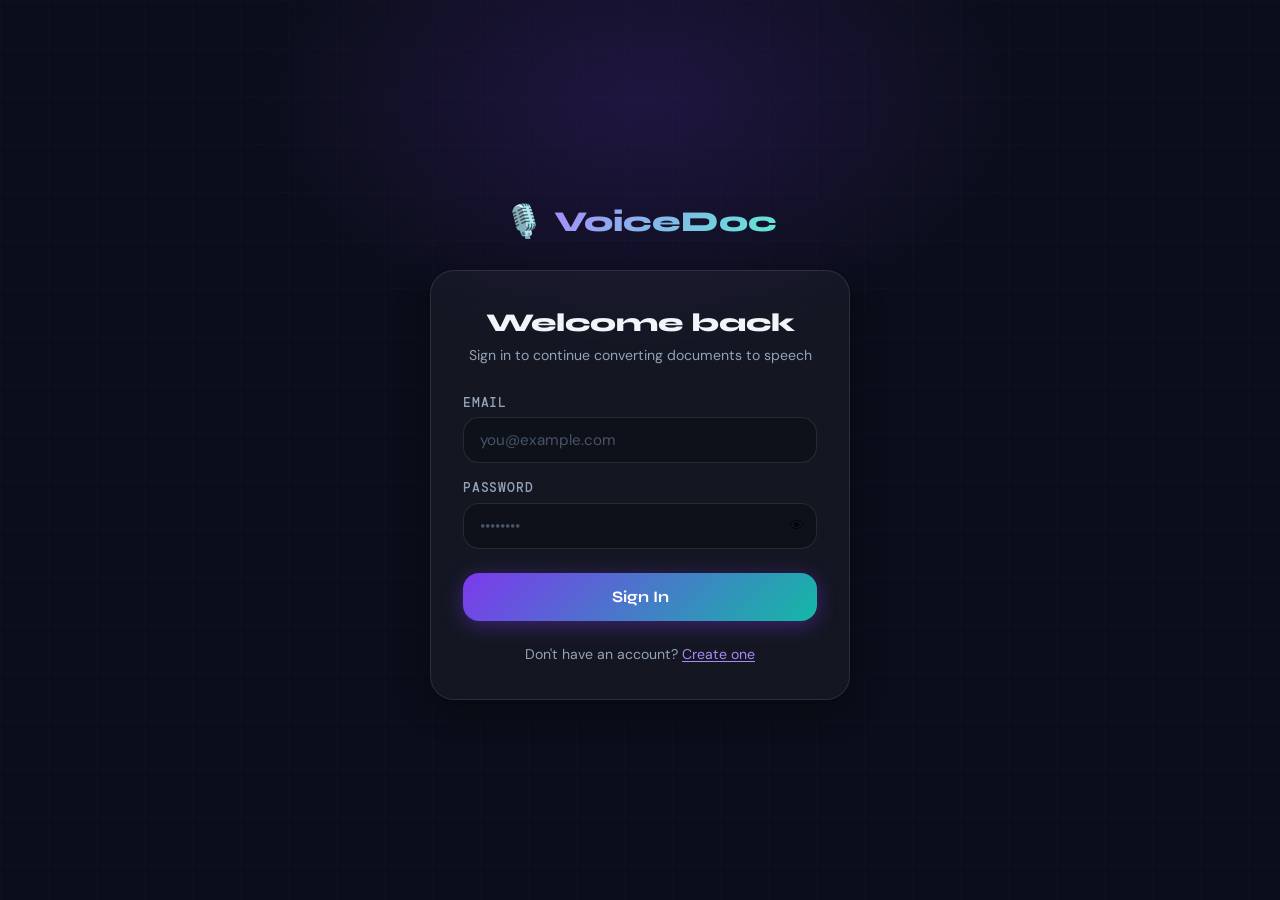
==== templates/login.html @ 67390e69 "Add login, register and admin user system" ====
<!DOCTYPE html>
<html lang="en" data-theme="dark">
<head>
  <meta charset="UTF-8" />
  <meta name="viewport" content="width=device-width, initial-scale=1.0" />
  <title>VoiceDoc — Login</title>
  <link rel="preconnect" href="https://fonts.googleapis.com" />
  <link href="https://fonts.googleapis.com/css2?family=Syne:wght@400;600;700;800&family=DM+Mono:wght@400;500&family=DM+Sans:wght@300;400;500&display=swap" rel="stylesheet" />
  <link rel="stylesheet" href="/static/css/style.css" />
  <link rel="stylesheet" href="/static/css/auth.css" />
</head>
<body class="auth-body">

  <div class="auth-bg-glow"></div>

  <div class="auth-container">

    <!-- Brand -->
    <div class="auth-brand">
      <span class="brand-icon">🎙️</span>
      <span class="brand-name">VoiceDoc</span>
    </div>

    <!-- Card -->
    <div class="auth-card glass-card">
      <h1 class="auth-title">Welcome back</h1>
      <p class="auth-sub">Sign in to continue converting documents to speech</p>

      <!-- Error box -->
      <div class="auth-error" id="authError" hidden></div>

      <!-- Form -->
      <div class="auth-form">
        <div class="form-group">
          <label class="form-label">Email</label>
          <input type="email" class="form-input" id="email" placeholder="you@example.com" autocomplete="email" />
        </div>

        <div class="form-group">
          <label class="form-label">Password</label>
          <div class="input-wrap">
            <input type="password" class="form-input" id="password" placeholder="••••••••" autocomplete="current-password" />
            <button class="toggle-pw" id="togglePw" type="button">👁</button>
          </div>
        </div>

        <button class="auth-btn" id="loginBtn">
          <span class="btn-text">Sign In</span>
          <span class="btn-spinner" hidden>⏳</span>
        </button>
      </div>

      <p class="auth-switch">
        Don't have an account? <a href="/register" class="auth-link">Create one</a>
      </p>
    </div>

  </div>

  <div class="toast-container" id="toastContainer"></div>

  <script>
    const emailEl    = document.getElementById('email');
    const passwordEl = document.getElementById('password');
    const loginBtn   = document.getElementById('loginBtn');
    const btnText    = loginBtn.querySelector('.btn-text');
    const btnSpinner = loginBtn.querySelector('.btn-spinner');
    const authError  = document.getElementById('authError');
    const togglePw   = document.getElementById('togglePw');

    togglePw.addEventListener('click', () => {
      passwordEl.type = passwordEl.type === 'password' ? 'text' : 'password';
      togglePw.textContent = passwordEl.type === 'password' ? '👁' : '🙈';
    });

    function setLoading(state) {
      loginBtn.disabled = state;
      btnText.hidden    = state;
      btnSpinner.hidden = !state;
    }

    function showError(msg) {
      authError.textContent = msg;
      authError.hidden = false;
    }

    function hideError() {
      authError.hidden = true;
    }

    async function doLogin() {
      hideError();
      const email    = emailEl.value.trim();
      const password = passwordEl.value;

      if (!email || !password) {
        showError('Please fill in all fields.');
        return;
      }

      setLoading(true);

      try {
        const res  = await fetch('/login', {
          method: 'POST',
          headers: { 'Content-Type': 'application/json' },
          body: JSON.stringify({ email, password })
        });
        const data = await res.json();

        if (data.success) {
          window.location.href = data.redirect;
        } else {
          showError(data.error || 'Login failed.');
          setLoading(false);
        }
      } catch (err) {
        showError('Network error. Please try again.');
        setLoading(false);
      }
    }

    loginBtn.addEventListener('click', doLogin);

    document.addEventListener('keydown', (e) => {
      if (e.key === 'Enter') doLogin();
    });
  </script>
</body>
</html>
---- static/css/style.css ----
/* =============================================
   VOICEDOC — style.css
   Dark-first, glassmorphism, purple/teal accents
   ============================================= */

/* --- CSS Variables --- */
:root {
  --bg-primary: #0b0e1a;
  --bg-secondary: #111627;
  --bg-card: rgba(255,255,255,0.04);
  --bg-card-hover: rgba(255,255,255,0.07);
  --glass-border: rgba(255,255,255,0.1);
  --glass-blur: 18px;

  --accent-purple: #7c3aed;
  --accent-purple-light: #a78bfa;
  --accent-teal: #14b8a6;
  --accent-teal-light: #5eead4;
  --accent-pink: #ec4899;

  --text-primary: #f1f5f9;
  --text-secondary: #94a3b8;
  --text-muted: #475569;

  --success: #22c55e;
  --error: #ef4444;
  --warning: #f59e0b;

  --radius-sm: 8px;
  --radius-md: 16px;
  --radius-lg: 24px;
  --radius-xl: 32px;

  --shadow-card: 0 8px 32px rgba(0,0,0,0.4);
  --shadow-glow: 0 0 40px rgba(124,58,237,0.25);

  --transition: 0.3s cubic-bezier(0.4,0,0.2,1);
}

[data-theme="light"] {
  --bg-primary: #f0f4ff;
  --bg-secondary: #e8edf8;
  --bg-card: rgba(255,255,255,0.7);
  --bg-card-hover: rgba(255,255,255,0.9);
  --glass-border: rgba(124,58,237,0.2);

  --text-primary: #1e1b4b;
  --text-secondary: #4c1d95;
  --text-muted: #7c3aed;

  --shadow-card: 0 8px 32px rgba(124,58,237,0.12);
  --shadow-glow: 0 0 40px rgba(124,58,237,0.15);
}

/* --- Reset & Base --- */
*, *::before, *::after { box-sizing: border-box; margin: 0; padding: 0; }

html { scroll-behavior: smooth; }

body {
  font-family: 'DM Sans', sans-serif;
  background: var(--bg-primary);
  color: var(--text-primary);
  min-height: 100vh;
  transition: background var(--transition), color var(--transition);
  overflow-x: hidden;
}

/* Subtle grid overlay */
body::before {
  content: '';
  position: fixed;
  inset: 0;
  background-image:
    linear-gradient(rgba(124,58,237,0.03) 1px, transparent 1px),
    linear-gradient(90deg, rgba(124,58,237,0.03) 1px, transparent 1px);
  background-size: 48px 48px;
  pointer-events: none;
  z-index: 0;
}

/* --- Navbar --- */
.navbar {
  position: sticky;
  top: 0;
  z-index: 100;
  display: flex;
  align-items: center;
  justify-content: space-between;
  padding: 0 2rem;
  height: 64px;
  background: rgba(11,14,26,0.85);
  backdrop-filter: blur(20px);
  border-bottom: 1px solid var(--glass-border);
  transition: background var(--transition);
}

[data-theme="light"] .navbar {
  background: rgba(240,244,255,0.85);
}

.nav-brand {
  display: flex;
  align-items: center;
  gap: 10px;
}

.brand-icon { font-size: 1.5rem; }

.brand-name {
  font-family: 'Syne', sans-serif;
  font-weight: 800;
  font-size: 1.3rem;
  background: linear-gradient(135deg, var(--accent-purple-light), var(--accent-teal-light));
  -webkit-background-clip: text;
  -webkit-text-fill-color: transparent;
  background-clip: text;
}

.nav-right {
  display: flex;
  align-items: center;
  gap: 1.5rem;
}

.nav-tagline {
  font-size: 0.8rem;
  color: var(--text-muted);
  font-family: 'DM Mono', monospace;
  letter-spacing: 0.05em;
}

.theme-toggle {
  background: var(--bg-card);
  border: 1px solid var(--glass-border);
  border-radius: 50%;
  width: 40px;
  height: 40px;
  font-size: 1.1rem;
  cursor: pointer;
  display: flex;
  align-items: center;
  justify-content: center;
  transition: all var(--transition);
}

.theme-toggle:hover {
  background: var(--bg-card-hover);
  border-color: var(--accent-purple);
  transform: scale(1.08);
}

/* --- Hero --- */
.hero {
  position: relative;
  text-align: center;
  padding: 5rem 1rem 2rem;
  overflow: hidden;
}

.hero-bg-glow {
  position: absolute;
  top: -100px;
  left: 50%;
  transform: translateX(-50%);
  width: 700px;
  height: 400px;
  background: radial-gradient(ellipse, rgba(124,58,237,0.2) 0%, transparent 70%);
  pointer-events: none;
}

.hero-title {
  font-family: 'Syne', sans-serif;
  font-weight: 800;
  font-size: clamp(2.5rem, 6vw, 4.5rem);
  line-height: 1.1;
  margin-bottom: 1rem;
  position: relative;
}

@keyframes gradientShift {
  0%   { background-position: 0% 50%; }
  50%  { background-position: 100% 50%; }
  100% { background-position: 0% 50%; }
}

.gradient-text {
  background: linear-gradient(270deg, var(--accent-purple), var(--accent-teal), var(--accent-pink), var(--accent-purple-light));
  background-size: 300% 300%;
  animation: gradientShift 4s ease infinite;
  -webkit-background-clip: text;
  -webkit-text-fill-color: transparent;
  background-clip: text;
}

.hero-sub {
  font-size: 1.1rem;
  color: var(--text-secondary);
  max-width: 480px;
  margin: 0 auto;
  line-height: 1.6;
}

/* --- Container --- */
.container {
  max-width: 780px;
  margin: 0 auto;
  padding: 0 1.25rem 4rem;
  position: relative;
  z-index: 1;
}

/* --- Glass Card --- */
.glass-card {
  background: var(--bg-card);
  backdrop-filter: blur(var(--glass-blur));
  border: 1px solid var(--glass-border);
  border-radius: var(--radius-lg);
  box-shadow: var(--shadow-card);
  transition: all var(--transition);
}

/* --- Upload Card --- */
.upload-card {
  padding: 2rem;
  margin-bottom: 1.5rem;
}

/* --- Drop Zone --- */
.drop-zone {
  border: 2px dashed var(--glass-border);
  border-radius: var(--radius-md);
  padding: 3rem 2rem;
  text-align: center;
  cursor: pointer;
  transition: all var(--transition);
  outline: none;
}

.drop-zone:hover,
.drop-zone:focus {
  border-color: var(--accent-purple);
  background: rgba(124,58,237,0.05);
}

.drop-zone.drag-over {
  border-color: var(--accent-purple);
  background: rgba(124,58,237,0.1);
  transform: scale(1.01);
  box-shadow: 0 0 0 4px rgba(124,58,237,0.15), var(--shadow-glow);
}

.drop-icon { font-size: 3rem; margin-bottom: 1rem; }

.drop-title {
  font-family: 'Syne', sans-serif;
  font-size: 1.2rem;
  font-weight: 700;
  margin-bottom: 0.4rem;
}

.drop-sub {
  color: var(--text-secondary);
  margin-bottom: 0.5rem;
}

.browse-link {
  color: var(--accent-purple-light);
  cursor: pointer;
  text-decoration: underline;
  text-underline-offset: 2px;
}

.drop-formats {
  font-size: 0.78rem;
  color: var(--text-muted);
  font-family: 'DM Mono', monospace;
  letter-spacing: 0.06em;
}

/* --- Preview --- */
.preview-area {
  margin-top: 1.25rem;
  display: flex;
  align-items: center;
  gap: 1rem;
  background: rgba(255,255,255,0.03);
  border: 1px solid var(--glass-border);
  border-radius: var(--radius-md);
  padding: 0.75rem 1rem;
}

.preview-img {
  width: 80px;
  height: 80px;
  object-fit: cover;
  border-radius: var(--radius-sm);
  border: 2px solid var(--accent-purple);
}

.preview-meta {
  flex: 1;
  font-size: 0.85rem;
  color: var(--text-secondary);
  font-family: 'DM Mono', monospace;
  line-height: 1.6;
}

.remove-btn {
  background: rgba(239,68,68,0.12);
  border: 1px solid rgba(239,68,68,0.3);
  color: #ef4444;
  border-radius: var(--radius-sm);
  padding: 0.35rem 0.75rem;
  font-size: 0.8rem;
  cursor: pointer;
  transition: all var(--transition);
}

.remove-btn:hover {
  background: rgba(239,68,68,0.25);
  border-color: #ef4444;
}

/* --- Convert Button --- */
.convert-btn {
  margin-top: 1.5rem;
  width: 100%;
  padding: 1rem;
  border: none;
  border-radius: var(--radius-md);
  font-family: 'Syne', sans-serif;
  font-weight: 700;
  font-size: 1.05rem;
  cursor: not-allowed;
  display: flex;
  align-items: center;
  justify-content: center;
  gap: 0.6rem;
  background: rgba(255,255,255,0.06);
  color: var(--text-muted);
  border: 1px solid var(--glass-border);
  transition: all var(--transition);
}

.convert-btn:not(:disabled) {
  cursor: pointer;
  background: linear-gradient(135deg, var(--accent-purple), var(--accent-teal));
  color: #fff;
  border: none;
  box-shadow: 0 4px 20px rgba(124,58,237,0.4), 0 0 0 0 rgba(124,58,237,0.3);
  animation: buttonPulse 2s ease infinite;
}

@keyframes buttonPulse {
  0%, 100% { box-shadow: 0 4px 20px rgba(124,58,237,0.4), 0 0 0 0 rgba(124,58,237,0.3); }
  50%       { box-shadow: 0 4px 28px rgba(124,58,237,0.6), 0 0 0 8px rgba(124,58,237,0); }
}

.convert-btn:not(:disabled):hover {
  transform: translateY(-2px);
  box-shadow: 0 8px 32px rgba(124,58,237,0.5);
}

.convert-btn:not(:disabled):active { transform: translateY(0); }

.btn-icon { font-size: 1.2rem; }

/* --- Loading Panel --- */
.loading-panel {
  background: var(--bg-card);
  backdrop-filter: blur(var(--glass-blur));
  border: 1px solid var(--glass-border);
  border-radius: var(--radius-lg);
  padding: 2rem;
  margin-bottom: 1.5rem;
  box-shadow: var(--shadow-card);
}

.loading-steps {
  display: flex;
  flex-direction: column;
  gap: 0;
}

.step-connector {
  width: 2px;
  height: 28px;
  background: var(--glass-border);
  margin-left: 19px;
  transition: background var(--transition);
}

.step-connector.done { background: var(--success); }

.step-item {
  display: flex;
  align-items: center;
  gap: 1rem;
  transition: all var(--transition);
}

.step-indicator {
  position: relative;
  width: 40px;
  height: 40px;
  flex-shrink: 0;
}

.step-spinner {
  position: absolute;
  inset: 0;
  border: 3px solid var(--glass-border);
  border-top-color: var(--accent-purple);
  border-radius: 50%;
  animation: spin 0.8s linear infinite;
  opacity: 0;
}

.step-check {
  position: absolute;
  inset: 0;
  display: flex;
  align-items: center;
  justify-content: center;
  font-size: 1.1rem;
  color: var(--success);
  opacity: 0;
  transform: scale(0.5);
  transition: all 0.4s cubic-bezier(0.175, 0.885, 0.32, 1.275);
}

@keyframes spin { to { transform: rotate(360deg); } }

/* Step states */
.step-item.active .step-spinner { opacity: 1; }
.step-item.done .step-spinner { opacity: 0; animation: none; }
.step-item.done .step-check { opacity: 1; transform: scale(1); }
.step-item.pending .step-spinner { opacity: 0; }
.step-item.pending .step-info { opacity: 0.4; }

.step-info {
  display: flex;
  flex-direction: column;
  gap: 2px;
  transition: opacity var(--transition);
}

.step-label {
  font-family: 'Syne', sans-serif;
  font-weight: 700;
  font-size: 0.95rem;
}

.step-desc {
  font-size: 0.78rem;
  color: var(--text-muted);
  font-family: 'DM Mono', monospace;
}

/* --- Result Panel --- */
@keyframes fadeInUp {
  from { opacity: 0; transform: translateY(20px); }
  to   { opacity: 1; transform: translateY(0); }
}

.result-panel {
  padding: 2rem;
  margin-bottom: 1.5rem;
  animation: fadeInUp 0.5s ease forwards;
}

.result-header {
  display: flex;
  align-items: flex-start;
  justify-content: space-between;
  margin-bottom: 1.5rem;
  flex-wrap: wrap;
  gap: 0.75rem;
}

.result-title {
  font-family: 'Syne', sans-serif;
  font-weight: 800;
  font-size: 1.3rem;
}

.result-stats {
  display: flex;
  gap: 0.75rem;
  flex-wrap: wrap;
}

.stat-chip {
  background: rgba(124,58,237,0.15);
  border: 1px solid rgba(124,58,237,0.3);
  border-radius: 20px;
  padding: 0.25rem 0.75rem;
  font-size: 0.78rem;
  font-family: 'DM Mono', monospace;
  color: var(--accent-purple-light);
}

/* --- Text Section --- */
.text-section, .audio-section { margin-bottom: 1.5rem; }

.section-header {
  display: flex;
  align-items: center;
  justify-content: space-between;
  margin-bottom: 0.75rem;
}

.section-header h3,
.audio-section h3 {
  font-family: 'Syne', sans-serif;
  font-weight: 700;
  font-size: 0.9rem;
  text-transform: uppercase;
  letter-spacing: 0.08em;
  color: var(--text-secondary);
  margin-bottom: 0.75rem;
}

.text-box {
  background: rgba(0,0,0,0.25);
  border: 1px solid var(--glass-border);
  border-radius: var(--radius-md);
  padding: 1.25rem;
  font-family: 'DM Mono', monospace;
  font-size: 0.88rem;
  line-height: 1.7;
  color: var(--text-primary);
  max-height: 220px;
  overflow-y: auto;
  white-space: pre-wrap;
  word-break: break-word;
}

[data-theme="light"] .text-box { background: rgba(255,255,255,0.5); }

.text-box::-webkit-scrollbar { width: 5px; }
.text-box::-webkit-scrollbar-track { background: transparent; }
.text-box::-webkit-scrollbar-thumb { background: var(--accent-purple); border-radius: 10px; }

.copy-btn {
  background: rgba(124,58,237,0.12);
  border: 1px solid rgba(124,58,237,0.3);
  color: var(--accent-purple-light);
  border-radius: var(--radius-sm);
  padding: 0.35rem 0.85rem;
  font-size: 0.82rem;
  cursor: pointer;
  transition: all var(--transition);
  font-family: 'DM Sans', sans-serif;
}

.copy-btn:hover {
  background: rgba(124,58,237,0.25);
  border-color: var(--accent-purple-light);
}

/* --- Download Row --- */
.download-row {
  display: flex;
  gap: 1rem;
  flex-wrap: wrap;
}

.dl-btn {
  flex: 1;
  min-width: 140px;
  padding: 0.75rem 1.25rem;
  border-radius: var(--radius-md);
  font-family: 'DM Sans', sans-serif;
  font-weight: 500;
  font-size: 0.9rem;
  cursor: pointer;
  transition: all var(--transition);
  display: flex;
  align-items: center;
  justify-content: center;
  gap: 0.4rem;
}

.dl-mp3 {
  background: linear-gradient(135deg, rgba(124,58,237,0.2), rgba(20,184,166,0.2));
  border: 1px solid rgba(124,58,237,0.4);
  color: var(--accent-purple-light);
}

.dl-mp3:hover {
  background: linear-gradient(135deg, rgba(124,58,237,0.35), rgba(20,184,166,0.35));
  transform: translateY(-1px);
}

.dl-txt {
  background: rgba(20,184,166,0.12);
  border: 1px solid rgba(20,184,166,0.35);
  color: var(--accent-teal-light);
}

.dl-txt:hover {
  background: rgba(20,184,166,0.25);
  transform: translateY(-1px);
}

/* --- Mode Toggle --- */
.mode-toggle {
  display: flex;
  gap: 0.75rem;
  margin-bottom: 1.25rem;
  margin-top: 1.25rem;
}

.mode-btn {
  flex: 1;
  padding: 0.65rem 1rem;
  border-radius: var(--radius-md);
  border: 1px solid var(--glass-border);
  background: var(--bg-card);
  color: var(--text-secondary);
  font-family: 'DM Sans', sans-serif;
  font-size: 0.9rem;
  cursor: pointer;
  transition: all var(--transition);
}

.mode-btn.active {
  background: linear-gradient(135deg, rgba(124,58,237,0.3), rgba(20,184,166,0.3));
  border-color: var(--accent-purple);
  color: var(--text-primary);
  font-weight: 600;
}

.mode-btn:hover:not(.active) {
  background: var(--bg-card-hover);
  border-color: var(--accent-purple);
}

/* --- LaTeX Section --- */
.latex-section { margin-bottom: 1.5rem; }

/* --- How It Works --- */
.how-section {
  margin-top: 3.5rem;
  text-align: center;
}

.section-title {
  font-family: 'Syne', sans-serif;
  font-weight: 800;
  font-size: 1.8rem;
  margin-bottom: 2rem;
}

.steps-grid {
  display: grid;
  grid-template-columns: repeat(auto-fit, minmax(160px, 1fr));
  gap: 1rem;
}

.how-card {
  background: var(--bg-card);
  backdrop-filter: blur(var(--glass-blur));
  border: 1px solid var(--glass-border);
  border-radius: var(--radius-md);
  padding: 1.75rem 1.25rem;
  transition: all var(--transition);
}

.how-card:hover {
  background: var(--bg-card-hover);
  border-color: var(--accent-purple);
  transform: translateY(-4px);
  box-shadow: var(--shadow-glow);
}

.how-icon { font-size: 2rem; margin-bottom: 0.75rem; }

.how-card h4 {
  font-family: 'Syne', sans-serif;
  font-weight: 700;
  margin-bottom: 0.4rem;
}

.how-card p {
  font-size: 0.82rem;
  color: var(--text-secondary);
  line-height: 1.5;
}

/* --- Footer --- */
.footer {
  text-align: center;
  padding: 2rem 1rem;
  border-top: 1px solid var(--glass-border);
  color: var(--text-muted);
  font-size: 0.85rem;
  position: relative;
  z-index: 1;
}

.footer strong { color: var(--accent-purple-light); }
.footer-sub { margin-top: 0.3rem; font-family: 'DM Mono', monospace; font-size: 0.75rem; }

/* --- Toast --- */
.toast-container {
  position: fixed;
  bottom: 1.5rem;
  right: 1.5rem;
  z-index: 9999;
  display: flex;
  flex-direction: column;
  gap: 0.5rem;
  max-width: 320px;
}

@keyframes toastIn {
  from { opacity: 0; transform: translateY(16px) scale(0.95); }
  to   { opacity: 1; transform: translateY(0) scale(1); }
}

@keyframes toastOut {
  from { opacity: 1; transform: translateY(0) scale(1); }
  to   { opacity: 0; transform: translateY(8px) scale(0.95); }
}

.toast {
  background: var(--bg-secondary);
  border: 1px solid var(--glass-border);
  border-radius: var(--radius-md);
  padding: 0.85rem 1rem;
  font-size: 0.88rem;
  box-shadow: var(--shadow-card);
  animation: toastIn 0.3s ease;
  display: flex;
  align-items: center;
  gap: 0.6rem;
  backdrop-filter: blur(12px);
}

.toast.success { border-left: 3px solid var(--success); }
.toast.error   { border-left: 3px solid var(--error); }
.toast.info    { border-left: 3px solid var(--accent-purple); }

/* Utility */
[hidden] { display: none !important; }

/* --- Responsive --- */
@media (max-width: 600px) {
  .navbar { padding: 0 1rem; }
  .nav-tagline { display: none; }
  .hero { padding: 3rem 1rem 1.5rem; }
  .upload-card { padding: 1.25rem; }
  .drop-zone { padding: 2rem 1rem; }
  .result-panel { padding: 1.25rem; }
  .result-header { flex-direction: column; }
  .download-row { flex-direction: column; }
}

@media (max-width: 380px) {
  .steps-grid { grid-template-columns: 1fr 1fr; }
}
---- static/css/auth.css ----
/* =============================================
   VOICEDOC — auth.css
   Login & Register pages
   ============================================= */

.auth-body {
  min-height: 100vh;
  display: flex;
  align-items: center;
  justify-content: center;
  padding: 1.5rem;
  background: var(--bg-primary);
}

.auth-bg-glow {
  position: fixed;
  top: -150px;
  left: 50%;
  transform: translateX(-50%);
  width: 800px;
  height: 500px;
  background: radial-gradient(ellipse, rgba(124,58,237,0.18) 0%, transparent 70%);
  pointer-events: none;
  z-index: 0;
}

.auth-container {
  width: 100%;
  max-width: 420px;
  position: relative;
  z-index: 1;
}

/* Brand */
.auth-brand {
  display: flex;
  align-items: center;
  justify-content: center;
  gap: 10px;
  margin-bottom: 1.75rem;
}

.auth-brand .brand-icon { font-size: 2rem; }

.auth-brand .brand-name {
  font-family: 'Syne', sans-serif;
  font-weight: 800;
  font-size: 1.8rem;
  background: linear-gradient(135deg, var(--accent-purple-light), var(--accent-teal-light));
  -webkit-background-clip: text;
  -webkit-text-fill-color: transparent;
  background-clip: text;
}

/* Card */
.auth-card {
  padding: 2.25rem 2rem;
}

.auth-title {
  font-family: 'Syne', sans-serif;
  font-weight: 800;
  font-size: 1.6rem;
  margin-bottom: 0.4rem;
  text-align: center;
}

.auth-sub {
  color: var(--text-secondary);
  font-size: 0.88rem;
  text-align: center;
  margin-bottom: 1.75rem;
  line-height: 1.5;
}

/* Error box */
.auth-error {
  background: rgba(239,68,68,0.12);
  border: 1px solid rgba(239,68,68,0.35);
  border-radius: var(--radius-sm);
  color: #fca5a5;
  font-size: 0.85rem;
  padding: 0.65rem 0.85rem;
  margin-bottom: 1.25rem;
  text-align: center;
}

/* Form */
.auth-form {
  display: flex;
  flex-direction: column;
  gap: 1rem;
}

.form-group {
  display: flex;
  flex-direction: column;
  gap: 0.4rem;
}

.form-label {
  font-size: 0.82rem;
  font-weight: 500;
  color: var(--text-secondary);
  text-transform: uppercase;
  letter-spacing: 0.06em;
  font-family: 'DM Mono', monospace;
}

.input-wrap {
  position: relative;
}

.form-input {
  width: 100%;
  padding: 0.75rem 1rem;
  background: rgba(0,0,0,0.25);
  border: 1px solid var(--glass-border);
  border-radius: var(--radius-md);
  color: var(--text-primary);
  font-family: 'DM Sans', sans-serif;
  font-size: 0.95rem;
  outline: none;
  transition: all var(--transition);
}

[data-theme="light"] .form-input {
  background: rgba(255,255,255,0.6);
}

.form-input::placeholder { color: var(--text-muted); }

.form-input:focus {
  border-color: var(--accent-purple);
  box-shadow: 0 0 0 3px rgba(124,58,237,0.15);
}

.input-wrap .form-input { padding-right: 2.75rem; }

.toggle-pw {
  position: absolute;
  right: 0.75rem;
  top: 50%;
  transform: translateY(-50%);
  background: none;
  border: none;
  cursor: pointer;
  font-size: 1rem;
  opacity: 0.6;
  transition: opacity 0.2s;
  padding: 0;
}

.toggle-pw:hover { opacity: 1; }

/* Password strength */
.pw-strength {
  display: flex;
  align-items: center;
  gap: 0.75rem;
}

.pw-bar {
  flex: 1;
  height: 4px;
  background: var(--glass-border);
  border-radius: 10px;
  overflow: hidden;
}

.pw-fill {
  height: 100%;
  width: 0%;
  border-radius: 10px;
  transition: width 0.3s ease, background 0.3s ease;
}

.pw-label {
  font-size: 0.75rem;
  font-family: 'DM Mono', monospace;
  white-space: nowrap;
}

/* Auth button */
.auth-btn {
  width: 100%;
  padding: 0.9rem;
  margin-top: 0.5rem;
  border: none;
  border-radius: var(--radius-md);
  font-family: 'Syne', sans-serif;
  font-weight: 700;
  font-size: 1rem;
  cursor: pointer;
  background: linear-gradient(135deg, var(--accent-purple), var(--accent-teal));
  color: #fff;
  box-shadow: 0 4px 20px rgba(124,58,237,0.4);
  transition: all var(--transition);
  display: flex;
  align-items: center;
  justify-content: center;
  gap: 0.5rem;
}

.auth-btn:hover:not(:disabled) {
  transform: translateY(-2px);
  box-shadow: 0 8px 32px rgba(124,58,237,0.5);
}

.auth-btn:disabled {
  opacity: 0.7;
  cursor: not-allowed;
  transform: none;
}

/* Switch link */
.auth-switch {
  text-align: center;
  margin-top: 1.5rem;
  font-size: 0.88rem;
  color: var(--text-secondary);
}

.auth-link {
  color: var(--accent-purple-light);
  text-decoration: underline;
  text-underline-offset: 2px;
  transition: color var(--transition);
}

.auth-link:hover { color: var(--accent-teal-light); }

/* Navbar logout button */
.logout-btn {
  background: rgba(239,68,68,0.12);
  border: 1px solid rgba(239,68,68,0.3);
  color: #fca5a5;
  border-radius: var(--radius-sm);
  padding: 0.35rem 0.85rem;
  font-size: 0.82rem;
  cursor: pointer;
  transition: all var(--transition);
  text-decoration: none;
  font-family: 'DM Sans', sans-serif;
}

.logout-btn:hover {
  background: rgba(239,68,68,0.25);
  border-color: #ef4444;
}

.nav-user {
  font-size: 0.82rem;
  color: var(--text-secondary);
  font-family: 'DM Mono', monospace;
}

/* Responsive */
@media (max-width: 480px) {
  .auth-card { padding: 1.5rem 1.25rem; }
}
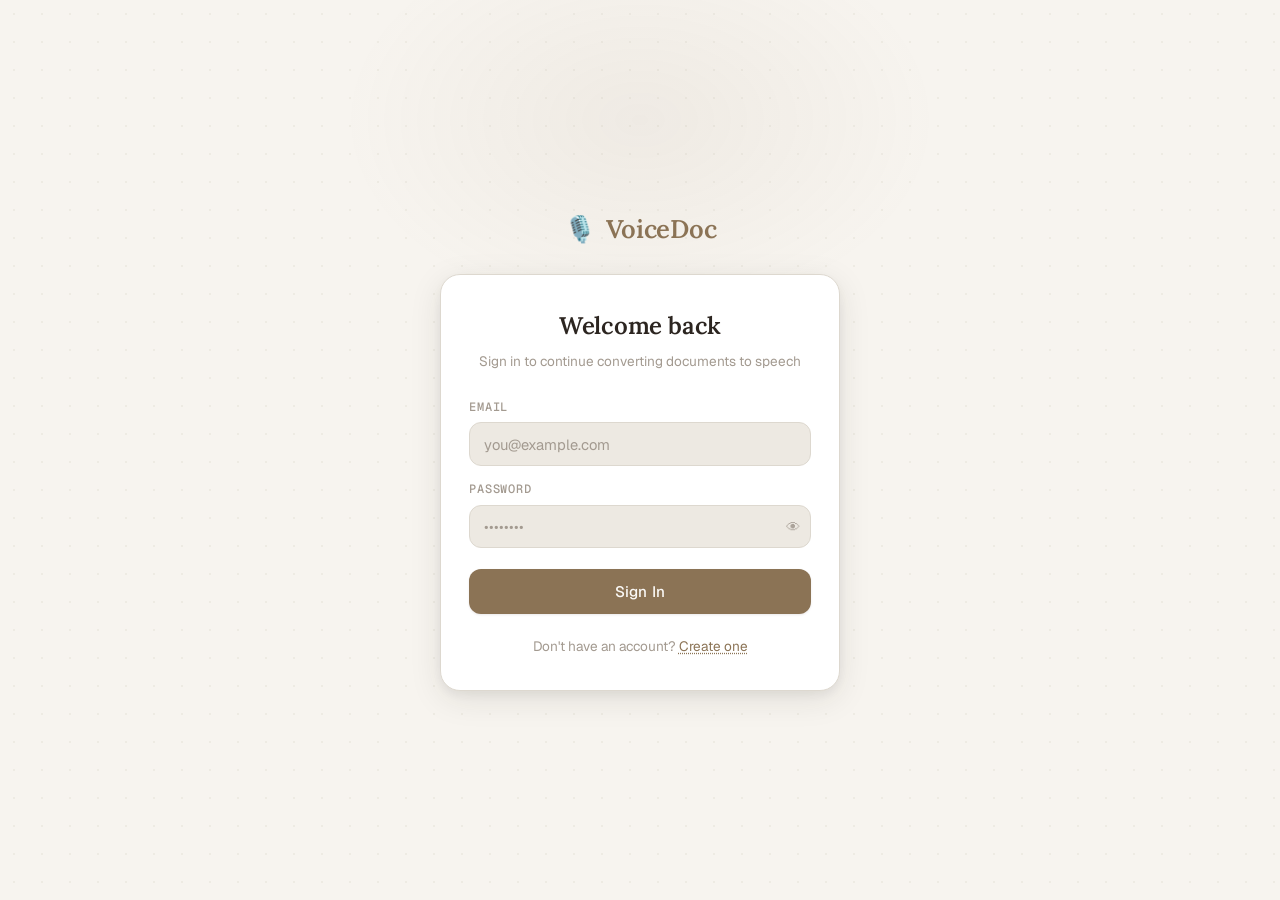
==== commit aaec7bdc: "Change theme attribute from dark to light in login.html" ====
--- a/templates/login.html
+++ b/templates/login.html
@@ -1,11 +1,11 @@
 <!DOCTYPE html>
-<html lang="en" data-theme="dark">
+<html lang="en" data-theme="light">
 <head>
   <meta charset="UTF-8" />
   <meta name="viewport" content="width=device-width, initial-scale=1.0" />
   <title>VoiceDoc — Login</title>
   <link rel="preconnect" href="https://fonts.googleapis.com" />
-  <link href="https://fonts.googleapis.com/css2?family=Syne:wght@400;600;700;800&family=DM+Mono:wght@400;500&family=DM+Sans:wght@300;400;500&display=swap" rel="stylesheet" />
+  <link href="https://fonts.googleapis.com/css2?family=Lora:ital,wght@0,400;0,500;0,600;1,400&family=Geist+Mono:wght@400;500&family=Geist:wght@300;400;500;600&display=swap" rel="stylesheet" />
   <link rel="stylesheet" href="/static/css/style.css" />
   <link rel="stylesheet" href="/static/css/auth.css" />
 </head>
--- a/static/css/style.css
+++ b/static/css/style.css
@@ -1,80 +1,103 @@
 /* =============================================
    VOICEDOC — style.css
-   Dark-first, glassmorphism, purple/teal accents
+   Warm Neutral Pastel Palette
+   Oat · Sage · Stone · Dusty Rose
    ============================================= */
 
-/* --- CSS Variables --- */
+@import url('https://fonts.googleapis.com/css2?family=Lora:ital,wght@0,400;0,500;0,600;1,400&family=Geist+Mono:wght@400;500&family=Geist:wght@300;400;500;600&display=swap');
+
 :root {
-  --bg-primary: #0b0e1a;
-  --bg-secondary: #111627;
-  --bg-card: rgba(255,255,255,0.04);
-  --bg-card-hover: rgba(255,255,255,0.07);
-  --glass-border: rgba(255,255,255,0.1);
-  --glass-blur: 18px;
-
-  --accent-purple: #7c3aed;
-  --accent-purple-light: #a78bfa;
-  --accent-teal: #14b8a6;
-  --accent-teal-light: #5eead4;
-  --accent-pink: #ec4899;
-
-  --text-primary: #f1f5f9;
-  --text-secondary: #94a3b8;
-  --text-muted: #475569;
-
-  --success: #22c55e;
-  --error: #ef4444;
-  --warning: #f59e0b;
-
-  --radius-sm: 8px;
-  --radius-md: 16px;
-  --radius-lg: 24px;
-  --radius-xl: 32px;
-
-  --shadow-card: 0 8px 32px rgba(0,0,0,0.4);
-  --shadow-glow: 0 0 40px rgba(124,58,237,0.25);
-
-  --transition: 0.3s cubic-bezier(0.4,0,0.2,1);
-}
-
-[data-theme="light"] {
-  --bg-primary: #f0f4ff;
-  --bg-secondary: #e8edf8;
-  --bg-card: rgba(255,255,255,0.7);
-  --bg-card-hover: rgba(255,255,255,0.9);
-  --glass-border: rgba(124,58,237,0.2);
-
-  --text-primary: #1e1b4b;
-  --text-secondary: #4c1d95;
-  --text-muted: #7c3aed;
-
-  --shadow-card: 0 8px 32px rgba(124,58,237,0.12);
-  --shadow-glow: 0 0 40px rgba(124,58,237,0.15);
+  /* Warm neutral pastels — light mode default */
+  --bg-primary:    #f7f4ef;
+  --bg-secondary:  #ede9e2;
+  --bg-card:       #ffffff;
+  --bg-card-hover: #fdfcfa;
+  --border:        #ddd8cf;
+  --border-hover:  #c4bdb0;
+
+  --accent:        #8b7355;
+  --accent-light:  #b09a7e;
+  --accent-muted:  #e8e0d4;
+
+  --sage:          #7a9e7e;
+  --sage-light:    #a8c5ab;
+  --sage-muted:    #e2ede3;
+
+  --rose:          #b5756a;
+  --rose-light:    #d4a09a;
+  --rose-muted:    #f2e5e3;
+
+  --text-primary:  #2c2520;
+  --text-secondary:#6b5f54;
+  --text-muted:    #a39a90;
+
+  --success:       #5a8f5e;
+  --error:         #b5504a;
+  --warning:       #b8852a;
+
+  --radius-sm:     6px;
+  --radius-md:     12px;
+  --radius-lg:     20px;
+  --radius-xl:     28px;
+
+  --shadow-sm:     0 1px 3px rgba(44,37,32,0.06), 0 1px 2px rgba(44,37,32,0.04);
+  --shadow-md:     0 4px 16px rgba(44,37,32,0.08), 0 2px 6px rgba(44,37,32,0.05);
+  --shadow-lg:     0 8px 32px rgba(44,37,32,0.10), 0 4px 12px rgba(44,37,32,0.06);
+
+  --transition:    0.22s cubic-bezier(0.4,0,0.2,1);
+}
+
+[data-theme="dark"] {
+  --bg-primary:    #1c1a17;
+  --bg-secondary:  #242118;
+  --bg-card:       #2e2a22;
+  --bg-card-hover: #342f26;
+  --border:        #3d3830;
+  --border-hover:  #534c40;
+
+  --accent:        #c4a882;
+  --accent-light:  #d9c4a8;
+  --accent-muted:  #3a3328;
+
+  --sage:          #8fb894;
+  --sage-light:    #aacbaf;
+  --sage-muted:    #243028;
+
+  --rose:          #c98880;
+  --rose-light:    #dba8a2;
+  --rose-muted:    #2e1e1c;
+
+  --text-primary:  #ede8e0;
+  --text-secondary:#b5a898;
+  --text-muted:    #7a6e62;
+
+  --shadow-sm:     0 1px 3px rgba(0,0,0,0.25);
+  --shadow-md:     0 4px 16px rgba(0,0,0,0.30);
+  --shadow-lg:     0 8px 32px rgba(0,0,0,0.35);
 }
 
 /* --- Reset & Base --- */
 *, *::before, *::after { box-sizing: border-box; margin: 0; padding: 0; }
-
 html { scroll-behavior: smooth; }
 
 body {
-  font-family: 'DM Sans', sans-serif;
+  font-family: 'Geist', sans-serif;
   background: var(--bg-primary);
   color: var(--text-primary);
   min-height: 100vh;
   transition: background var(--transition), color var(--transition);
   overflow-x: hidden;
-}
-
-/* Subtle grid overlay */
+  line-height: 1.6;
+}
+
+/* Subtle paper texture dots */
 body::before {
   content: '';
   position: fixed;
   inset: 0;
-  background-image:
-    linear-gradient(rgba(124,58,237,0.03) 1px, transparent 1px),
-    linear-gradient(90deg, rgba(124,58,237,0.03) 1px, transparent 1px);
-  background-size: 48px 48px;
+  background-image: radial-gradient(circle, var(--border) 1px, transparent 1px);
+  background-size: 28px 28px;
+  opacity: 0.35;
   pointer-events: none;
   z-index: 0;
 }
@@ -88,15 +111,11 @@
   align-items: center;
   justify-content: space-between;
   padding: 0 2rem;
-  height: 64px;
-  background: rgba(11,14,26,0.85);
-  backdrop-filter: blur(20px);
-  border-bottom: 1px solid var(--glass-border);
-  transition: background var(--transition);
-}
-
-[data-theme="light"] .navbar {
-  background: rgba(240,244,255,0.85);
+  height: 60px;
+  background: var(--bg-card);
+  border-bottom: 1px solid var(--border);
+  box-shadow: var(--shadow-sm);
+  transition: background var(--transition), border-color var(--transition);
 }
 
 .nav-brand {
@@ -105,288 +124,307 @@
   gap: 10px;
 }
 
-.brand-icon { font-size: 1.5rem; }
+.brand-icon { font-size: 1.3rem; }
 
 .brand-name {
-  font-family: 'Syne', sans-serif;
-  font-weight: 800;
-  font-size: 1.3rem;
-  background: linear-gradient(135deg, var(--accent-purple-light), var(--accent-teal-light));
-  -webkit-background-clip: text;
-  -webkit-text-fill-color: transparent;
-  background-clip: text;
+  font-family: 'Lora', serif;
+  font-weight: 600;
+  font-size: 1.25rem;
+  color: var(--accent);
+  letter-spacing: -0.01em;
 }
 
 .nav-right {
   display: flex;
   align-items: center;
-  gap: 1.5rem;
+  gap: 1.25rem;
 }
 
 .nav-tagline {
-  font-size: 0.8rem;
+  font-size: 0.78rem;
   color: var(--text-muted);
-  font-family: 'DM Mono', monospace;
-  letter-spacing: 0.05em;
+  font-family: 'Geist Mono', monospace;
+  letter-spacing: 0.04em;
 }
 
 .theme-toggle {
-  background: var(--bg-card);
-  border: 1px solid var(--glass-border);
+  background: var(--bg-secondary);
+  border: 1px solid var(--border);
   border-radius: 50%;
-  width: 40px;
-  height: 40px;
-  font-size: 1.1rem;
+  width: 36px;
+  height: 36px;
+  font-size: 1rem;
   cursor: pointer;
   display: flex;
   align-items: center;
   justify-content: center;
   transition: all var(--transition);
+  color: var(--text-secondary);
 }
 
 .theme-toggle:hover {
-  background: var(--bg-card-hover);
-  border-color: var(--accent-purple);
-  transform: scale(1.08);
+  background: var(--accent-muted);
+  border-color: var(--accent-light);
+  transform: scale(1.06);
 }
 
 /* --- Hero --- */
 .hero {
   position: relative;
   text-align: center;
-  padding: 5rem 1rem 2rem;
+  padding: 4.5rem 1rem 2.5rem;
   overflow: hidden;
 }
 
 .hero-bg-glow {
   position: absolute;
-  top: -100px;
+  top: -60px;
   left: 50%;
   transform: translateX(-50%);
-  width: 700px;
-  height: 400px;
-  background: radial-gradient(ellipse, rgba(124,58,237,0.2) 0%, transparent 70%);
+  width: 600px;
+  height: 300px;
+  background: radial-gradient(ellipse, rgba(139,115,85,0.08) 0%, transparent 70%);
   pointer-events: none;
 }
 
 .hero-title {
-  font-family: 'Syne', sans-serif;
-  font-weight: 800;
-  font-size: clamp(2.5rem, 6vw, 4.5rem);
-  line-height: 1.1;
+  font-family: 'Lora', serif;
+  font-weight: 600;
+  font-size: clamp(2.2rem, 5.5vw, 4rem);
+  line-height: 1.15;
   margin-bottom: 1rem;
+  color: var(--text-primary);
   position: relative;
-}
-
-@keyframes gradientShift {
-  0%   { background-position: 0% 50%; }
-  50%  { background-position: 100% 50%; }
-  100% { background-position: 0% 50%; }
+  letter-spacing: -0.02em;
+}
+
+@keyframes softShift {
+  0%,100% { color: var(--accent); }
+  50%      { color: var(--sage); }
 }
 
 .gradient-text {
-  background: linear-gradient(270deg, var(--accent-purple), var(--accent-teal), var(--accent-pink), var(--accent-purple-light));
-  background-size: 300% 300%;
-  animation: gradientShift 4s ease infinite;
-  -webkit-background-clip: text;
-  -webkit-text-fill-color: transparent;
-  background-clip: text;
+  color: var(--accent);
+  font-style: italic;
+  animation: softShift 5s ease infinite;
 }
 
 .hero-sub {
-  font-size: 1.1rem;
+  font-size: 1.05rem;
   color: var(--text-secondary);
-  max-width: 480px;
+  max-width: 440px;
   margin: 0 auto;
-  line-height: 1.6;
+  line-height: 1.65;
+  font-weight: 300;
 }
 
 /* --- Container --- */
 .container {
-  max-width: 780px;
+  max-width: 760px;
   margin: 0 auto;
   padding: 0 1.25rem 4rem;
   position: relative;
   z-index: 1;
 }
 
-/* --- Glass Card --- */
+/* --- Card --- */
 .glass-card {
   background: var(--bg-card);
-  backdrop-filter: blur(var(--glass-blur));
-  border: 1px solid var(--glass-border);
+  border: 1px solid var(--border);
   border-radius: var(--radius-lg);
-  box-shadow: var(--shadow-card);
+  box-shadow: var(--shadow-md);
   transition: all var(--transition);
 }
 
 /* --- Upload Card --- */
 .upload-card {
-  padding: 2rem;
-  margin-bottom: 1.5rem;
+  padding: 1.75rem;
+  margin-bottom: 1.25rem;
 }
 
 /* --- Drop Zone --- */
 .drop-zone {
-  border: 2px dashed var(--glass-border);
+  border: 2px dashed var(--border);
   border-radius: var(--radius-md);
-  padding: 3rem 2rem;
+  padding: 2.75rem 2rem;
   text-align: center;
   cursor: pointer;
   transition: all var(--transition);
   outline: none;
+  background: var(--bg-primary);
 }
 
 .drop-zone:hover,
 .drop-zone:focus {
-  border-color: var(--accent-purple);
-  background: rgba(124,58,237,0.05);
+  border-color: var(--accent-light);
+  background: var(--accent-muted);
 }
 
 .drop-zone.drag-over {
-  border-color: var(--accent-purple);
-  background: rgba(124,58,237,0.1);
-  transform: scale(1.01);
-  box-shadow: 0 0 0 4px rgba(124,58,237,0.15), var(--shadow-glow);
-}
-
-.drop-icon { font-size: 3rem; margin-bottom: 1rem; }
+  border-color: var(--accent);
+  background: var(--accent-muted);
+  transform: scale(1.005);
+  box-shadow: 0 0 0 3px rgba(139,115,85,0.12);
+}
+
+.drop-icon { font-size: 2.5rem; margin-bottom: 0.85rem; }
 
 .drop-title {
-  font-family: 'Syne', sans-serif;
-  font-size: 1.2rem;
-  font-weight: 700;
-  margin-bottom: 0.4rem;
-}
-
-.drop-sub {
-  color: var(--text-secondary);
-  margin-bottom: 0.5rem;
-}
+  font-family: 'Lora', serif;
+  font-size: 1.1rem;
+  font-weight: 600;
+  margin-bottom: 0.35rem;
+  color: var(--text-primary);
+}
+
+.drop-sub { color: var(--text-secondary); margin-bottom: 0.4rem; font-size: 0.9rem; }
 
 .browse-link {
-  color: var(--accent-purple-light);
+  color: var(--accent);
   cursor: pointer;
   text-decoration: underline;
-  text-underline-offset: 2px;
+  text-decoration-style: dotted;
+  text-underline-offset: 3px;
 }
 
 .drop-formats {
-  font-size: 0.78rem;
+  font-size: 0.75rem;
   color: var(--text-muted);
-  font-family: 'DM Mono', monospace;
-  letter-spacing: 0.06em;
+  font-family: 'Geist Mono', monospace;
+  letter-spacing: 0.05em;
 }
 
 /* --- Preview --- */
 .preview-area {
-  margin-top: 1.25rem;
+  margin-top: 1rem;
   display: flex;
   align-items: center;
   gap: 1rem;
-  background: rgba(255,255,255,0.03);
-  border: 1px solid var(--glass-border);
+  background: var(--bg-secondary);
+  border: 1px solid var(--border);
   border-radius: var(--radius-md);
   padding: 0.75rem 1rem;
 }
 
 .preview-img {
-  width: 80px;
-  height: 80px;
+  width: 72px;
+  height: 72px;
   object-fit: cover;
   border-radius: var(--radius-sm);
-  border: 2px solid var(--accent-purple);
+  border: 2px solid var(--border);
 }
 
 .preview-meta {
   flex: 1;
-  font-size: 0.85rem;
+  font-size: 0.83rem;
   color: var(--text-secondary);
-  font-family: 'DM Mono', monospace;
+  font-family: 'Geist Mono', monospace;
   line-height: 1.6;
 }
 
 .remove-btn {
-  background: rgba(239,68,68,0.12);
-  border: 1px solid rgba(239,68,68,0.3);
-  color: #ef4444;
+  background: var(--rose-muted);
+  border: 1px solid var(--rose-light);
+  color: var(--rose);
   border-radius: var(--radius-sm);
-  padding: 0.35rem 0.75rem;
-  font-size: 0.8rem;
+  padding: 0.3rem 0.7rem;
+  font-size: 0.78rem;
   cursor: pointer;
   transition: all var(--transition);
+  font-family: 'Geist', sans-serif;
 }
 
 .remove-btn:hover {
-  background: rgba(239,68,68,0.25);
-  border-color: #ef4444;
+  background: rgba(181,117,106,0.2);
+  border-color: var(--rose);
+}
+
+/* --- Mode Toggle --- */
+.mode-toggle {
+  display: flex;
+  gap: 0.6rem;
+  margin: 1.1rem 0;
+}
+
+.mode-btn {
+  flex: 1;
+  padding: 0.6rem 1rem;
+  border-radius: var(--radius-md);
+  border: 1px solid var(--border);
+  background: var(--bg-secondary);
+  color: var(--text-secondary);
+  font-family: 'Geist', sans-serif;
+  font-size: 0.88rem;
+  cursor: pointer;
+  transition: all var(--transition);
+}
+
+.mode-btn.active {
+  background: var(--accent-muted);
+  border-color: var(--accent-light);
+  color: var(--accent);
+  font-weight: 500;
+}
+
+.mode-btn:hover:not(.active) {
+  background: var(--bg-card-hover);
+  border-color: var(--border-hover);
 }
 
 /* --- Convert Button --- */
 .convert-btn {
-  margin-top: 1.5rem;
+  margin-top: 1.25rem;
   width: 100%;
-  padding: 1rem;
-  border: none;
+  padding: 0.9rem;
+  border: 1px solid var(--border);
   border-radius: var(--radius-md);
-  font-family: 'Syne', sans-serif;
-  font-weight: 700;
-  font-size: 1.05rem;
+  font-family: 'Geist', sans-serif;
+  font-weight: 500;
+  font-size: 1rem;
   cursor: not-allowed;
   display: flex;
   align-items: center;
   justify-content: center;
-  gap: 0.6rem;
-  background: rgba(255,255,255,0.06);
+  gap: 0.5rem;
+  background: var(--bg-secondary);
   color: var(--text-muted);
-  border: 1px solid var(--glass-border);
-  transition: all var(--transition);
+  transition: all var(--transition);
+  letter-spacing: 0.01em;
 }
 
 .convert-btn:not(:disabled) {
   cursor: pointer;
-  background: linear-gradient(135deg, var(--accent-purple), var(--accent-teal));
-  color: #fff;
-  border: none;
-  box-shadow: 0 4px 20px rgba(124,58,237,0.4), 0 0 0 0 rgba(124,58,237,0.3);
-  animation: buttonPulse 2s ease infinite;
-}
-
-@keyframes buttonPulse {
-  0%, 100% { box-shadow: 0 4px 20px rgba(124,58,237,0.4), 0 0 0 0 rgba(124,58,237,0.3); }
-  50%       { box-shadow: 0 4px 28px rgba(124,58,237,0.6), 0 0 0 8px rgba(124,58,237,0); }
+  background: var(--accent);
+  color: #faf8f5;
+  border-color: var(--accent);
+  box-shadow: var(--shadow-md);
 }
 
 .convert-btn:not(:disabled):hover {
-  transform: translateY(-2px);
-  box-shadow: 0 8px 32px rgba(124,58,237,0.5);
+  background: #7a6448;
+  transform: translateY(-1px);
+  box-shadow: var(--shadow-lg);
 }
 
 .convert-btn:not(:disabled):active { transform: translateY(0); }
-
-.btn-icon { font-size: 1.2rem; }
+.btn-icon { font-size: 1rem; }
 
 /* --- Loading Panel --- */
 .loading-panel {
   background: var(--bg-card);
-  backdrop-filter: blur(var(--glass-blur));
-  border: 1px solid var(--glass-border);
+  border: 1px solid var(--border);
   border-radius: var(--radius-lg);
-  padding: 2rem;
-  margin-bottom: 1.5rem;
-  box-shadow: var(--shadow-card);
-}
-
-.loading-steps {
-  display: flex;
-  flex-direction: column;
-  gap: 0;
-}
+  padding: 1.75rem;
+  margin-bottom: 1.25rem;
+  box-shadow: var(--shadow-sm);
+}
+
+.loading-steps { display: flex; flex-direction: column; gap: 0; }
 
 .step-connector {
   width: 2px;
-  height: 28px;
-  background: var(--glass-border);
+  height: 24px;
+  background: var(--border);
   margin-left: 19px;
   transition: background var(--transition);
 }
@@ -410,10 +448,10 @@
 .step-spinner {
   position: absolute;
   inset: 0;
-  border: 3px solid var(--glass-border);
-  border-top-color: var(--accent-purple);
+  border: 2px solid var(--border);
+  border-top-color: var(--accent);
   border-radius: 50%;
-  animation: spin 0.8s linear infinite;
+  animation: spin 0.9s linear infinite;
   opacity: 0;
 }
 
@@ -423,7 +461,7 @@
   display: flex;
   align-items: center;
   justify-content: center;
-  font-size: 1.1rem;
+  font-size: 1rem;
   color: var(--success);
   opacity: 0;
   transform: scale(0.5);
@@ -432,42 +470,37 @@
 
 @keyframes spin { to { transform: rotate(360deg); } }
 
-/* Step states */
 .step-item.active .step-spinner { opacity: 1; }
 .step-item.done .step-spinner { opacity: 0; animation: none; }
 .step-item.done .step-check { opacity: 1; transform: scale(1); }
 .step-item.pending .step-spinner { opacity: 0; }
 .step-item.pending .step-info { opacity: 0.4; }
 
-.step-info {
-  display: flex;
-  flex-direction: column;
-  gap: 2px;
-  transition: opacity var(--transition);
-}
+.step-info { display: flex; flex-direction: column; gap: 2px; transition: opacity var(--transition); }
 
 .step-label {
-  font-family: 'Syne', sans-serif;
-  font-weight: 700;
-  font-size: 0.95rem;
+  font-family: 'Geist', sans-serif;
+  font-weight: 500;
+  font-size: 0.9rem;
+  color: var(--text-primary);
 }
 
 .step-desc {
-  font-size: 0.78rem;
+  font-size: 0.75rem;
   color: var(--text-muted);
-  font-family: 'DM Mono', monospace;
+  font-family: 'Geist Mono', monospace;
 }
 
 /* --- Result Panel --- */
 @keyframes fadeInUp {
-  from { opacity: 0; transform: translateY(20px); }
+  from { opacity: 0; transform: translateY(16px); }
   to   { opacity: 1; transform: translateY(0); }
 }
 
 .result-panel {
-  padding: 2rem;
-  margin-bottom: 1.5rem;
-  animation: fadeInUp 0.5s ease forwards;
+  padding: 1.75rem;
+  margin-bottom: 1.25rem;
+  animation: fadeInUp 0.4s ease forwards;
 }
 
 .result-header {
@@ -480,101 +513,93 @@
 }
 
 .result-title {
-  font-family: 'Syne', sans-serif;
-  font-weight: 800;
-  font-size: 1.3rem;
-}
-
-.result-stats {
-  display: flex;
-  gap: 0.75rem;
-  flex-wrap: wrap;
-}
+  font-family: 'Lora', serif;
+  font-weight: 600;
+  font-size: 1.2rem;
+  color: var(--text-primary);
+}
+
+.result-stats { display: flex; gap: 0.6rem; flex-wrap: wrap; }
 
 .stat-chip {
-  background: rgba(124,58,237,0.15);
-  border: 1px solid rgba(124,58,237,0.3);
+  background: var(--sage-muted);
+  border: 1px solid var(--sage-light);
   border-radius: 20px;
-  padding: 0.25rem 0.75rem;
-  font-size: 0.78rem;
-  font-family: 'DM Mono', monospace;
-  color: var(--accent-purple-light);
+  padding: 0.2rem 0.7rem;
+  font-size: 0.75rem;
+  font-family: 'Geist Mono', monospace;
+  color: var(--sage);
 }
 
 /* --- Text Section --- */
-.text-section, .audio-section { margin-bottom: 1.5rem; }
+.text-section, .audio-section, .latex-section { margin-bottom: 1.4rem; }
 
 .section-header {
   display: flex;
   align-items: center;
   justify-content: space-between;
-  margin-bottom: 0.75rem;
+  margin-bottom: 0.65rem;
 }
 
 .section-header h3,
 .audio-section h3 {
-  font-family: 'Syne', sans-serif;
-  font-weight: 700;
-  font-size: 0.9rem;
+  font-family: 'Geist', sans-serif;
+  font-weight: 500;
+  font-size: 0.8rem;
   text-transform: uppercase;
-  letter-spacing: 0.08em;
-  color: var(--text-secondary);
-  margin-bottom: 0.75rem;
+  letter-spacing: 0.09em;
+  color: var(--text-muted);
+  margin-bottom: 0.65rem;
 }
 
 .text-box {
-  background: rgba(0,0,0,0.25);
-  border: 1px solid var(--glass-border);
+  background: var(--bg-secondary);
+  border: 1px solid var(--border);
   border-radius: var(--radius-md);
-  padding: 1.25rem;
-  font-family: 'DM Mono', monospace;
-  font-size: 0.88rem;
-  line-height: 1.7;
-  color: var(--text-primary);
-  max-height: 220px;
+  padding: 1.1rem;
+  font-family: 'Geist Mono', monospace;
+  font-size: 0.85rem;
+  line-height: 1.75;
+  color: var(--text-primary);
+  max-height: 200px;
   overflow-y: auto;
   white-space: pre-wrap;
   word-break: break-word;
 }
 
-[data-theme="light"] .text-box { background: rgba(255,255,255,0.5); }
-
-.text-box::-webkit-scrollbar { width: 5px; }
+.text-box::-webkit-scrollbar { width: 4px; }
 .text-box::-webkit-scrollbar-track { background: transparent; }
-.text-box::-webkit-scrollbar-thumb { background: var(--accent-purple); border-radius: 10px; }
+.text-box::-webkit-scrollbar-thumb { background: var(--border-hover); border-radius: 10px; }
 
 .copy-btn {
-  background: rgba(124,58,237,0.12);
-  border: 1px solid rgba(124,58,237,0.3);
-  color: var(--accent-purple-light);
+  background: var(--bg-secondary);
+  border: 1px solid var(--border);
+  color: var(--text-secondary);
   border-radius: var(--radius-sm);
-  padding: 0.35rem 0.85rem;
-  font-size: 0.82rem;
+  padding: 0.3rem 0.8rem;
+  font-size: 0.78rem;
   cursor: pointer;
   transition: all var(--transition);
-  font-family: 'DM Sans', sans-serif;
+  font-family: 'Geist', sans-serif;
 }
 
 .copy-btn:hover {
-  background: rgba(124,58,237,0.25);
-  border-color: var(--accent-purple-light);
+  background: var(--accent-muted);
+  border-color: var(--accent-light);
+  color: var(--accent);
 }
 
 /* --- Download Row --- */
-.download-row {
-  display: flex;
-  gap: 1rem;
-  flex-wrap: wrap;
-}
+.download-row { display: flex; gap: 0.75rem; flex-wrap: wrap; }
 
 .dl-btn {
   flex: 1;
-  min-width: 140px;
-  padding: 0.75rem 1.25rem;
+  min-width: 130px;
+  padding: 0.7rem 1rem;
   border-radius: var(--radius-md);
-  font-family: 'DM Sans', sans-serif;
+  font-family: 'Geist', sans-serif;
   font-weight: 500;
-  font-size: 0.9rem;
+  font-size: 0.88rem;
   cursor: pointer;
   transition: all var(--transition);
   display: flex;
@@ -584,74 +609,39 @@
 }
 
 .dl-mp3 {
-  background: linear-gradient(135deg, rgba(124,58,237,0.2), rgba(20,184,166,0.2));
-  border: 1px solid rgba(124,58,237,0.4);
-  color: var(--accent-purple-light);
+  background: var(--accent-muted);
+  border: 1px solid var(--accent-light);
+  color: var(--accent);
 }
 
 .dl-mp3:hover {
-  background: linear-gradient(135deg, rgba(124,58,237,0.35), rgba(20,184,166,0.35));
+  background: rgba(139,115,85,0.18);
   transform: translateY(-1px);
+  box-shadow: var(--shadow-sm);
 }
 
 .dl-txt {
-  background: rgba(20,184,166,0.12);
-  border: 1px solid rgba(20,184,166,0.35);
-  color: var(--accent-teal-light);
+  background: var(--sage-muted);
+  border: 1px solid var(--sage-light);
+  color: var(--sage);
 }
 
 .dl-txt:hover {
-  background: rgba(20,184,166,0.25);
+  background: rgba(122,158,126,0.18);
   transform: translateY(-1px);
-}
-
-/* --- Mode Toggle --- */
-.mode-toggle {
-  display: flex;
-  gap: 0.75rem;
-  margin-bottom: 1.25rem;
-  margin-top: 1.25rem;
-}
-
-.mode-btn {
-  flex: 1;
-  padding: 0.65rem 1rem;
-  border-radius: var(--radius-md);
-  border: 1px solid var(--glass-border);
-  background: var(--bg-card);
-  color: var(--text-secondary);
-  font-family: 'DM Sans', sans-serif;
-  font-size: 0.9rem;
-  cursor: pointer;
-  transition: all var(--transition);
-}
-
-.mode-btn.active {
-  background: linear-gradient(135deg, rgba(124,58,237,0.3), rgba(20,184,166,0.3));
-  border-color: var(--accent-purple);
-  color: var(--text-primary);
+  box-shadow: var(--shadow-sm);
+}
+
+/* --- How It Works --- */
+.how-section { margin-top: 3.5rem; text-align: center; }
+
+.section-title {
+  font-family: 'Lora', serif;
   font-weight: 600;
-}
-
-.mode-btn:hover:not(.active) {
-  background: var(--bg-card-hover);
-  border-color: var(--accent-purple);
-}
-
-/* --- LaTeX Section --- */
-.latex-section { margin-bottom: 1.5rem; }
-
-/* --- How It Works --- */
-.how-section {
-  margin-top: 3.5rem;
-  text-align: center;
-}
-
-.section-title {
-  font-family: 'Syne', sans-serif;
-  font-weight: 800;
-  font-size: 1.8rem;
-  margin-bottom: 2rem;
+  font-size: 1.65rem;
+  margin-bottom: 1.75rem;
+  color: var(--text-primary);
+  letter-spacing: -0.01em;
 }
 
 .steps-grid {
@@ -662,47 +652,49 @@
 
 .how-card {
   background: var(--bg-card);
-  backdrop-filter: blur(var(--glass-blur));
-  border: 1px solid var(--glass-border);
+  border: 1px solid var(--border);
   border-radius: var(--radius-md);
-  padding: 1.75rem 1.25rem;
-  transition: all var(--transition);
+  padding: 1.6rem 1.1rem;
+  transition: all var(--transition);
+  text-align: left;
 }
 
 .how-card:hover {
   background: var(--bg-card-hover);
-  border-color: var(--accent-purple);
-  transform: translateY(-4px);
-  box-shadow: var(--shadow-glow);
-}
-
-.how-icon { font-size: 2rem; margin-bottom: 0.75rem; }
+  border-color: var(--border-hover);
+  transform: translateY(-3px);
+  box-shadow: var(--shadow-md);
+}
+
+.how-icon { font-size: 1.6rem; margin-bottom: 0.65rem; }
 
 .how-card h4 {
-  font-family: 'Syne', sans-serif;
-  font-weight: 700;
-  margin-bottom: 0.4rem;
+  font-family: 'Lora', serif;
+  font-weight: 600;
+  font-size: 0.95rem;
+  margin-bottom: 0.35rem;
+  color: var(--text-primary);
 }
 
 .how-card p {
-  font-size: 0.82rem;
+  font-size: 0.8rem;
   color: var(--text-secondary);
-  line-height: 1.5;
+  line-height: 1.55;
 }
 
 /* --- Footer --- */
 .footer {
   text-align: center;
   padding: 2rem 1rem;
-  border-top: 1px solid var(--glass-border);
+  border-top: 1px solid var(--border);
   color: var(--text-muted);
-  font-size: 0.85rem;
+  font-size: 0.82rem;
   position: relative;
   z-index: 1;
 }
 
-.footer strong { color: var(--accent-purple-light); }
-.footer-sub { margin-top: 0.3rem; font-family: 'DM Mono', monospace; font-size: 0.75rem; }
+.footer strong { color: var(--accent); font-weight: 500; }
+.footer-sub { margin-top: 0.3rem; font-family: 'Geist Mono', monospace; font-size: 0.72rem; }
 
 /* --- Toast --- */
 .toast-container {
@@ -713,38 +705,38 @@
   display: flex;
   flex-direction: column;
   gap: 0.5rem;
-  max-width: 320px;
+  max-width: 300px;
 }
 
 @keyframes toastIn {
-  from { opacity: 0; transform: translateY(16px) scale(0.95); }
+  from { opacity: 0; transform: translateY(12px) scale(0.96); }
   to   { opacity: 1; transform: translateY(0) scale(1); }
 }
 
 @keyframes toastOut {
   from { opacity: 1; transform: translateY(0) scale(1); }
-  to   { opacity: 0; transform: translateY(8px) scale(0.95); }
+  to   { opacity: 0; transform: translateY(8px) scale(0.96); }
 }
 
 .toast {
-  background: var(--bg-secondary);
-  border: 1px solid var(--glass-border);
+  background: var(--bg-card);
+  border: 1px solid var(--border);
   border-radius: var(--radius-md);
-  padding: 0.85rem 1rem;
-  font-size: 0.88rem;
-  box-shadow: var(--shadow-card);
-  animation: toastIn 0.3s ease;
+  padding: 0.8rem 1rem;
+  font-size: 0.85rem;
+  box-shadow: var(--shadow-md);
+  animation: toastIn 0.25s ease;
   display: flex;
   align-items: center;
   gap: 0.6rem;
-  backdrop-filter: blur(12px);
+  color: var(--text-primary);
 }
 
 .toast.success { border-left: 3px solid var(--success); }
 .toast.error   { border-left: 3px solid var(--error); }
-.toast.info    { border-left: 3px solid var(--accent-purple); }
-
-/* Utility */
+.toast.info    { border-left: 3px solid var(--accent-light); }
+
+/* --- Utility --- */
 [hidden] { display: none !important; }
 
 /* --- Responsive --- */
@@ -752,9 +744,9 @@
   .navbar { padding: 0 1rem; }
   .nav-tagline { display: none; }
   .hero { padding: 3rem 1rem 1.5rem; }
-  .upload-card { padding: 1.25rem; }
-  .drop-zone { padding: 2rem 1rem; }
-  .result-panel { padding: 1.25rem; }
+  .upload-card { padding: 1.1rem; }
+  .drop-zone { padding: 1.75rem 1rem; }
+  .result-panel { padding: 1.1rem; }
   .result-header { flex-direction: column; }
   .download-row { flex-direction: column; }
 }
--- a/static/css/auth.css
+++ b/static/css/auth.css
@@ -1,6 +1,6 @@
 /* =============================================
    VOICEDOC — auth.css
-   Login & Register pages
+   Warm Neutral Pastel — login, register, profile
    ============================================= */
 
 .auth-body {
@@ -14,19 +14,19 @@
 
 .auth-bg-glow {
   position: fixed;
-  top: -150px;
+  top: -80px;
   left: 50%;
   transform: translateX(-50%);
-  width: 800px;
-  height: 500px;
-  background: radial-gradient(ellipse, rgba(124,58,237,0.18) 0%, transparent 70%);
+  width: 600px;
+  height: 400px;
+  background: radial-gradient(ellipse, rgba(139,115,85,0.07) 0%, transparent 70%);
   pointer-events: none;
   z-index: 0;
 }
 
 .auth-container {
   width: 100%;
-  max-width: 420px;
+  max-width: 400px;
   position: relative;
   z-index: 1;
 }
@@ -37,133 +37,121 @@
   align-items: center;
   justify-content: center;
   gap: 10px;
-  margin-bottom: 1.75rem;
-}
-
-.auth-brand .brand-icon { font-size: 2rem; }
+  margin-bottom: 1.5rem;
+}
+
+.auth-brand .brand-icon { font-size: 1.6rem; }
 
 .auth-brand .brand-name {
-  font-family: 'Syne', sans-serif;
-  font-weight: 800;
-  font-size: 1.8rem;
-  background: linear-gradient(135deg, var(--accent-purple-light), var(--accent-teal-light));
-  -webkit-background-clip: text;
-  -webkit-text-fill-color: transparent;
-  background-clip: text;
+  font-family: 'Lora', serif;
+  font-weight: 600;
+  font-size: 1.6rem;
+  color: var(--accent);
+  letter-spacing: -0.01em;
 }
 
 /* Card */
 .auth-card {
-  padding: 2.25rem 2rem;
+  padding: 2rem 1.75rem;
+  background: var(--bg-card);
+  border: 1px solid var(--border);
+  border-radius: var(--radius-lg);
+  box-shadow: var(--shadow-lg);
 }
 
 .auth-title {
-  font-family: 'Syne', sans-serif;
-  font-weight: 800;
-  font-size: 1.6rem;
-  margin-bottom: 0.4rem;
+  font-family: 'Lora', serif;
+  font-weight: 600;
+  font-size: 1.5rem;
+  margin-bottom: 0.35rem;
   text-align: center;
+  color: var(--text-primary);
+  letter-spacing: -0.01em;
 }
 
 .auth-sub {
-  color: var(--text-secondary);
-  font-size: 0.88rem;
+  color: var(--text-muted);
+  font-size: 0.85rem;
   text-align: center;
-  margin-bottom: 1.75rem;
-  line-height: 1.5;
+  margin-bottom: 1.6rem;
+  line-height: 1.55;
 }
 
 /* Error box */
 .auth-error {
-  background: rgba(239,68,68,0.12);
-  border: 1px solid rgba(239,68,68,0.35);
+  background: var(--rose-muted);
+  border: 1px solid var(--rose-light);
   border-radius: var(--radius-sm);
-  color: #fca5a5;
-  font-size: 0.85rem;
-  padding: 0.65rem 0.85rem;
-  margin-bottom: 1.25rem;
+  color: var(--rose);
+  font-size: 0.83rem;
+  padding: 0.6rem 0.85rem;
+  margin-bottom: 1.1rem;
   text-align: center;
 }
 
 /* Form */
-.auth-form {
-  display: flex;
-  flex-direction: column;
-  gap: 1rem;
-}
-
-.form-group {
-  display: flex;
-  flex-direction: column;
-  gap: 0.4rem;
-}
+.auth-form { display: flex; flex-direction: column; gap: 0.9rem; }
+
+.form-group { display: flex; flex-direction: column; gap: 0.35rem; }
 
 .form-label {
-  font-size: 0.82rem;
+  font-size: 0.75rem;
   font-weight: 500;
-  color: var(--text-secondary);
+  color: var(--text-muted);
   text-transform: uppercase;
-  letter-spacing: 0.06em;
-  font-family: 'DM Mono', monospace;
-}
-
-.input-wrap {
-  position: relative;
-}
+  letter-spacing: 0.07em;
+  font-family: 'Geist Mono', monospace;
+}
+
+.input-wrap { position: relative; }
 
 .form-input {
   width: 100%;
-  padding: 0.75rem 1rem;
-  background: rgba(0,0,0,0.25);
-  border: 1px solid var(--glass-border);
+  padding: 0.7rem 0.9rem;
+  background: var(--bg-secondary);
+  border: 1px solid var(--border);
   border-radius: var(--radius-md);
   color: var(--text-primary);
-  font-family: 'DM Sans', sans-serif;
-  font-size: 0.95rem;
+  font-family: 'Geist', sans-serif;
+  font-size: 0.92rem;
   outline: none;
   transition: all var(--transition);
 }
 
-[data-theme="light"] .form-input {
-  background: rgba(255,255,255,0.6);
-}
-
 .form-input::placeholder { color: var(--text-muted); }
 
 .form-input:focus {
-  border-color: var(--accent-purple);
-  box-shadow: 0 0 0 3px rgba(124,58,237,0.15);
-}
-
-.input-wrap .form-input { padding-right: 2.75rem; }
+  border-color: var(--accent-light);
+  background: var(--bg-card);
+  box-shadow: 0 0 0 3px rgba(139,115,85,0.1);
+}
+
+.input-wrap .form-input { padding-right: 2.5rem; }
 
 .toggle-pw {
   position: absolute;
-  right: 0.75rem;
+  right: 0.7rem;
   top: 50%;
   transform: translateY(-50%);
   background: none;
   border: none;
   cursor: pointer;
-  font-size: 1rem;
-  opacity: 0.6;
-  transition: opacity 0.2s;
+  font-size: 0.9rem;
+  opacity: 0.5;
+  transition: opacity 0.15s;
   padding: 0;
+  color: var(--text-secondary);
 }
 
 .toggle-pw:hover { opacity: 1; }
 
 /* Password strength */
-.pw-strength {
-  display: flex;
-  align-items: center;
-  gap: 0.75rem;
-}
+.pw-strength { display: flex; align-items: center; gap: 0.65rem; }
 
 .pw-bar {
   flex: 1;
-  height: 4px;
-  background: var(--glass-border);
+  height: 3px;
+  background: var(--border);
   border-radius: 10px;
   overflow: hidden;
 }
@@ -176,86 +164,231 @@
 }
 
 .pw-label {
-  font-size: 0.75rem;
-  font-family: 'DM Mono', monospace;
+  font-size: 0.72rem;
+  font-family: 'Geist Mono', monospace;
   white-space: nowrap;
+  color: var(--text-muted);
 }
 
 /* Auth button */
 .auth-btn {
   width: 100%;
-  padding: 0.9rem;
-  margin-top: 0.5rem;
+  padding: 0.8rem;
+  margin-top: 0.4rem;
   border: none;
   border-radius: var(--radius-md);
-  font-family: 'Syne', sans-serif;
-  font-weight: 700;
-  font-size: 1rem;
+  font-family: 'Geist', sans-serif;
+  font-weight: 500;
+  font-size: 0.95rem;
   cursor: pointer;
-  background: linear-gradient(135deg, var(--accent-purple), var(--accent-teal));
-  color: #fff;
-  box-shadow: 0 4px 20px rgba(124,58,237,0.4);
+  background: var(--accent);
+  color: #faf8f5;
+  box-shadow: var(--shadow-sm);
   transition: all var(--transition);
   display: flex;
   align-items: center;
   justify-content: center;
   gap: 0.5rem;
+  letter-spacing: 0.01em;
 }
 
 .auth-btn:hover:not(:disabled) {
-  transform: translateY(-2px);
-  box-shadow: 0 8px 32px rgba(124,58,237,0.5);
-}
-
-.auth-btn:disabled {
-  opacity: 0.7;
-  cursor: not-allowed;
-  transform: none;
-}
+  background: #7a6448;
+  transform: translateY(-1px);
+  box-shadow: var(--shadow-md);
+}
+
+.auth-btn:disabled { opacity: 0.6; cursor: not-allowed; transform: none; }
 
 /* Switch link */
 .auth-switch {
   text-align: center;
-  margin-top: 1.5rem;
-  font-size: 0.88rem;
-  color: var(--text-secondary);
+  margin-top: 1.4rem;
+  font-size: 0.85rem;
+  color: var(--text-muted);
 }
 
 .auth-link {
-  color: var(--accent-purple-light);
+  color: var(--accent);
   text-decoration: underline;
+  text-decoration-style: dotted;
   text-underline-offset: 2px;
   transition: color var(--transition);
 }
 
-.auth-link:hover { color: var(--accent-teal-light); }
-
-/* Navbar logout button */
+.auth-link:hover { color: var(--accent-light); }
+
+/* Navbar logout */
 .logout-btn {
-  background: rgba(239,68,68,0.12);
-  border: 1px solid rgba(239,68,68,0.3);
-  color: #fca5a5;
+  background: var(--rose-muted);
+  border: 1px solid var(--rose-light);
+  color: var(--rose);
   border-radius: var(--radius-sm);
-  padding: 0.35rem 0.85rem;
-  font-size: 0.82rem;
+  padding: 0.3rem 0.8rem;
+  font-size: 0.78rem;
   cursor: pointer;
   transition: all var(--transition);
   text-decoration: none;
-  font-family: 'DM Sans', sans-serif;
+  font-family: 'Geist', sans-serif;
+  white-space: nowrap;
 }
 
 .logout-btn:hover {
-  background: rgba(239,68,68,0.25);
-  border-color: #ef4444;
+  background: rgba(181,117,106,0.2);
+  border-color: var(--rose);
 }
 
 .nav-user {
-  font-size: 0.82rem;
+  font-size: 0.78rem;
+  color: var(--text-muted);
+  font-family: 'Geist Mono', monospace;
+}
+
+/* --- Profile Dropdown --- */
+.profile-wrap { position: relative; }
+
+.profile-btn {
+  display: flex;
+  align-items: center;
+  gap: 0.45rem;
+  background: var(--bg-secondary);
+  border: 1px solid var(--border);
+  border-radius: 20px;
+  padding: 0.3rem 0.7rem 0.3rem 0.35rem;
+  cursor: pointer;
+  transition: all var(--transition);
+  color: var(--text-primary);
+}
+
+.profile-btn:hover {
+  border-color: var(--accent-light);
+  background: var(--accent-muted);
+}
+
+.profile-avatar {
+  width: 26px;
+  height: 26px;
+  border-radius: 50%;
+  background: var(--accent-muted);
+  border: 1px solid var(--accent-light);
+  display: flex;
+  align-items: center;
+  justify-content: center;
+  font-family: 'Lora', serif;
+  font-weight: 600;
+  font-size: 0.8rem;
+  color: var(--accent);
+}
+
+.profile-name {
+  font-family: 'Geist Mono', monospace;
+  font-size: 0.78rem;
   color: var(--text-secondary);
-  font-family: 'DM Mono', monospace;
-}
+}
+
+.profile-arrow {
+  font-size: 0.65rem;
+  color: var(--text-muted);
+  transition: transform 0.2s ease;
+}
+
+.profile-btn.open .profile-arrow { transform: rotate(180deg); }
+
+/* Dropdown panel */
+.profile-dropdown {
+  position: absolute;
+  top: calc(100% + 8px);
+  right: 0;
+  width: 220px;
+  background: var(--bg-card);
+  border: 1px solid var(--border);
+  border-radius: var(--radius-md);
+  box-shadow: var(--shadow-lg);
+  z-index: 999;
+  animation: fadeInUp 0.18s ease;
+  overflow: hidden;
+}
+
+.dropdown-header {
+  display: flex;
+  align-items: center;
+  gap: 0.7rem;
+  padding: 0.9rem 1rem;
+}
+
+.dropdown-avatar {
+  width: 40px;
+  height: 40px;
+  border-radius: 50%;
+  background: var(--accent-muted);
+  border: 1px solid var(--accent-light);
+  display: flex;
+  align-items: center;
+  justify-content: center;
+  font-family: 'Lora', serif;
+  font-weight: 600;
+  font-size: 1.1rem;
+  color: var(--accent);
+  flex-shrink: 0;
+}
+
+.dropdown-info { display: flex; flex-direction: column; gap: 3px; min-width: 0; }
+
+.dropdown-name {
+  font-family: 'Geist', sans-serif;
+  font-weight: 500;
+  font-size: 0.88rem;
+  color: var(--text-primary);
+}
+
+.dropdown-role {
+  font-size: 0.7rem;
+  font-family: 'Geist Mono', monospace;
+  color: var(--accent);
+  background: var(--accent-muted);
+  border-radius: 8px;
+  padding: 0.1rem 0.45rem;
+  width: fit-content;
+}
+
+.dropdown-divider { height: 1px; background: var(--border); }
+
+.dropdown-stats { display: flex; flex-direction: column; }
+
+.dstat {
+  display: flex;
+  align-items: center;
+  gap: 0.6rem;
+  padding: 0.55rem 1rem;
+  transition: background var(--transition);
+  cursor: default;
+}
+
+.dstat:hover { background: var(--bg-secondary); }
+
+.dstat-icon { font-size: 0.85rem; opacity: 0.7; }
+
+.dstat-label {
+  font-size: 0.8rem;
+  color: var(--text-secondary);
+  font-family: 'Geist', sans-serif;
+}
+
+.dropdown-logout {
+  display: flex;
+  align-items: center;
+  gap: 0.6rem;
+  padding: 0.7rem 1rem;
+  color: var(--rose);
+  text-decoration: none;
+  font-size: 0.85rem;
+  font-family: 'Geist', sans-serif;
+  transition: background var(--transition);
+}
+
+.dropdown-logout:hover { background: var(--rose-muted); }
 
 /* Responsive */
 @media (max-width: 480px) {
-  .auth-card { padding: 1.5rem 1.25rem; }
-}
+  .auth-card { padding: 1.4rem 1.1rem; }
+}
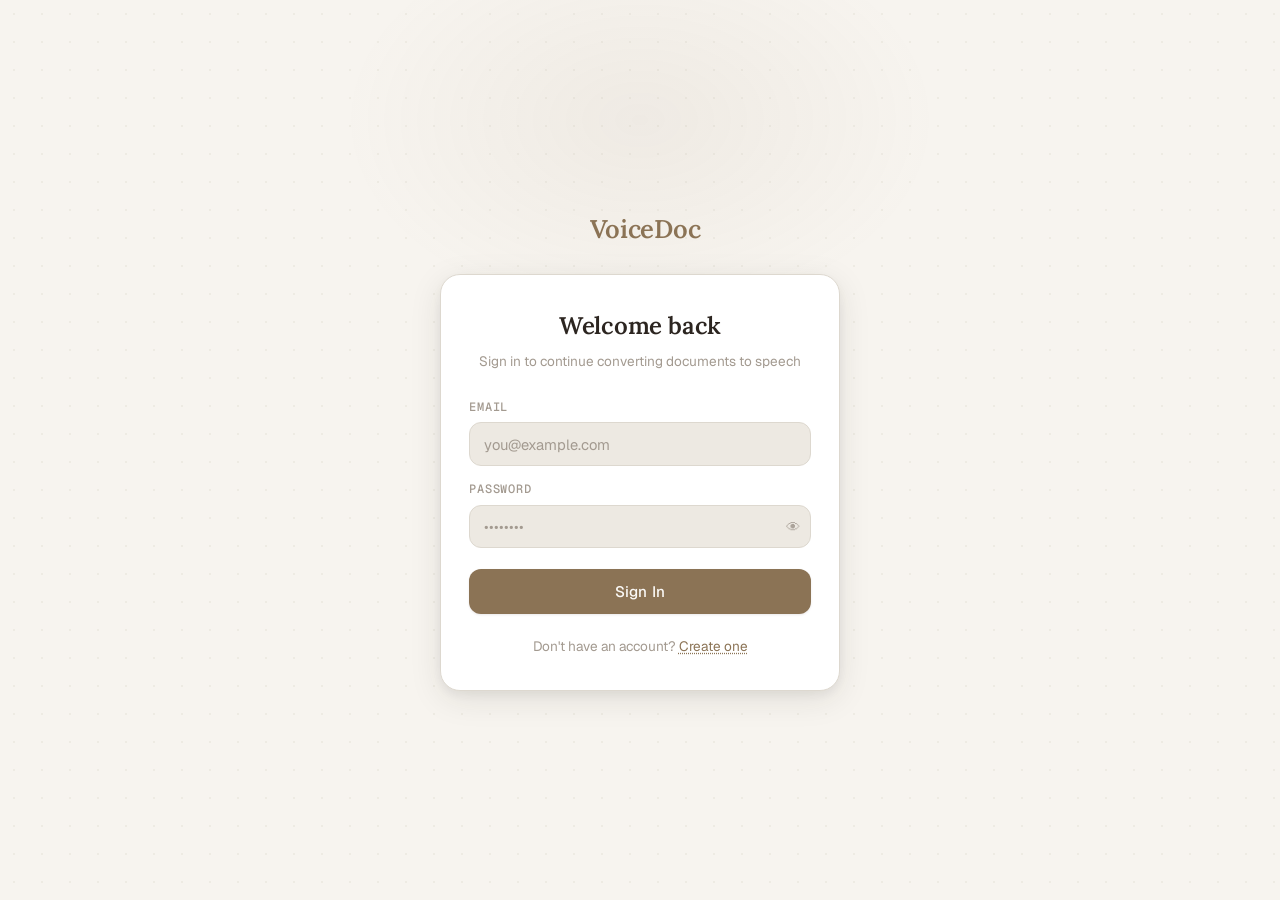
==== commit 8eecdacb: "Update login.html" ====
--- a/templates/login.html
+++ b/templates/login.html
@@ -17,7 +17,7 @@
 
     <!-- Brand -->
     <div class="auth-brand">
-      <span class="brand-icon">🎙️</span>
+      <span class="brand-icon"></span>
       <span class="brand-name">VoiceDoc</span>
     </div>
 
